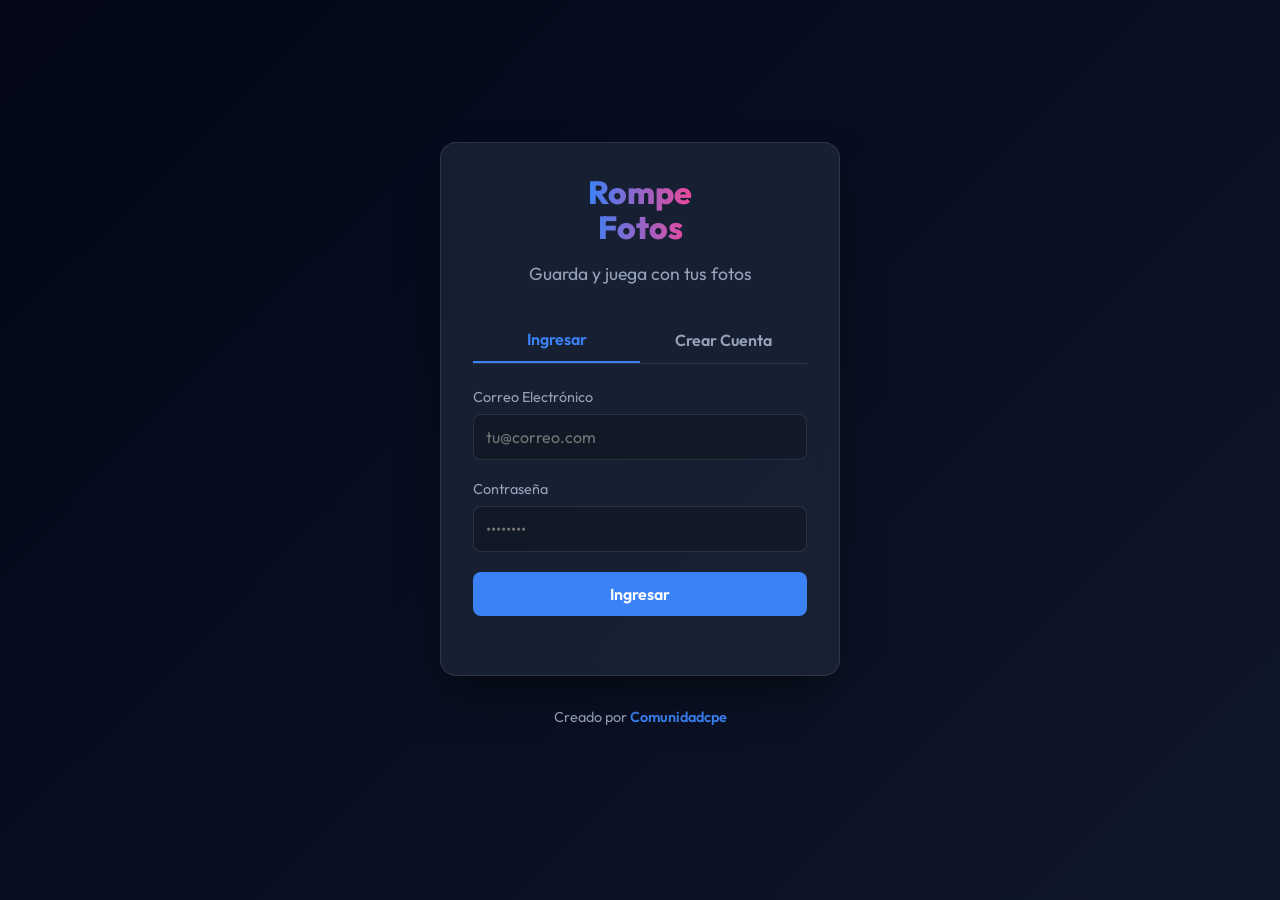
==== index.html @ 36f3f3e4 "Initial commit of Rompe Fotos PWA" ====
<!DOCTYPE html>
<html lang="es">
<head>
    <meta charset="UTF-8">
    <meta name="viewport" content="width=device-width, initial-scale=1.0, maximum-scale=1.0, user-scalable=no">
    <title>Juego de rompecabezas con tus propias fotos - Login</title>
    <meta name="description" content="Un divertido juego de rompecabezas deslizante. Sube tus fotos y juega armándolas en niveles de dificultad 4x4, 5x5 y 6x6. Guarda tu progreso y compite.">
    <meta name="keywords" content="rompecabezas, puzzle, fotos, juego, HTML5, pwa">
    <link rel="manifest" href="/manifest.json">
    <meta name="theme-color" content="#0f172a">
    <link rel="apple-touch-icon" href="/assets/icon.svg">
    <link href="https://fonts.googleapis.com/css2?family=Outfit:wght@300;400;600;800&display=swap" rel="stylesheet">
    <link rel="stylesheet" href="css/style.css">
</head>
<body class="auth-body">
    <div class="auth-container glass-panel">
        <h1 class="gradient-text" style="line-height: 1.1;">Rompe<br>Fotos</h1>
        <p class="subtitle">Guarda y juega con tus fotos</p>
        
        <div class="tabs">
            <button class="tab-btn active" data-target="login">Ingresar</button>
            <button class="tab-btn" data-target="register">Crear Cuenta</button>
        </div>

        <!-- Login Form -->
        <form id="login-form" class="auth-form active-form">
            <div class="input-group">
                <label for="login-email">Correo Electrónico</label>
                <input type="email" id="login-email" required placeholder="tu@correo.com">
            </div>
            <div class="input-group">
                <label for="login-password">Contraseña</label>
                <input type="password" id="login-password" required placeholder="••••••••">
            </div>
            <button type="submit" class="btn btn-primary w-100">Ingresar</button>
            <div id="login-error" class="error-message"></div>
        </form>

        <!-- Register Form -->
        <form id="register-form" class="auth-form">
            <div class="input-group">
                <label for="register-email">Correo Electrónico</label>
                <input type="email" id="register-email" required placeholder="tu@correo.com">
            </div>
            <div class="input-group">
                <label for="register-password">Contraseña</label>
                <input type="password" id="register-password" required placeholder="••••••••">
            </div>
            <button type="submit" class="btn btn-secondary w-100">Registrarse</button>
            <div id="register-error" class="error-message"></div>
        </form>
    </div>
    
    <footer style="text-align: center; margin-top: 2rem; padding-bottom: 2rem; color: var(--text-muted); font-size: 0.9rem;">
        Creado por <a href="https://comunidadcpe.com" target="_blank" style="color: var(--primary); text-decoration: none; font-weight: 600;">Comunidadcpe</a>
    </footer>

    <script src="js/api.js?v=2"></script>
    <script>
        if ('serviceWorker' in navigator) {
            window.addEventListener('load', () => {
                navigator.serviceWorker.register('/sw.js').catch(err => {
                    console.log('SW registration failed: ', err);
                });
            });
        }
    </script>
    <script src="js/auth.js?v=3"></script>
</body>
</html>
---- css/style.css ----
:root {
    --bg-dark: #0f172a;
    --bg-darker: #020617;
    --primary: #3b82f6;
    --primary-hover: #2563eb;
    --secondary: #ec4899;
    --secondary-hover: #db2777;
    --text-main: #f8fafc;
    --text-muted: #94a3b8;
    --glass-bg: rgba(30, 41, 59, 0.7);
    --glass-border: rgba(255, 255, 255, 0.1);
    --danger: #ef4444;
    --success: #10b981;
}

* {
    box-sizing: border-box;
    margin: 0;
    padding: 0;
}

body {
    font-family: 'Outfit', sans-serif;
    background: linear-gradient(135deg, var(--bg-darker) 0%, var(--bg-dark) 100%);
    color: var(--text-main);
    min-height: 100vh;
    display: flex;
    flex-direction: column;
}

/* Typography */
h1, h2, h3 {
    font-weight: 800;
    margin-bottom: 1rem;
}

.gradient-text {
    background: linear-gradient(to right, var(--primary), var(--secondary));
    -webkit-background-clip: text;
    -webkit-text-fill-color: transparent;
    display: inline-block;
}

.subtitle {
    color: var(--text-muted);
    font-size: 1.1rem;
    margin-bottom: 2rem;
}

/* Glassmorphism */
.glass-panel {
    background: var(--glass-bg);
    backdrop-filter: blur(12px);
    -webkit-backdrop-filter: blur(12px);
    border: 1px solid var(--glass-border);
    border-radius: 16px;
    padding: 2rem;
    box-shadow: 0 25px 50px -12px rgba(0, 0, 0, 0.5);
}

/* Buttons */
.btn {
    font-family: 'Outfit', sans-serif;
    font-weight: 600;
    font-size: 1rem;
    padding: 0.75rem 1.5rem;
    border: none;
    border-radius: 8px;
    cursor: pointer;
    transition: all 0.3s ease;
}

.btn:active {
    transform: scale(0.95);
}

.btn-primary {
    background: var(--primary);
    color: white;
}

.btn-primary:hover {
    background: var(--primary-hover);
    box-shadow: 0 0 15px rgba(59, 130, 246, 0.5);
}

.btn-secondary {
    background: var(--secondary);
    color: white;
}

.btn-secondary:hover {
    background: var(--secondary-hover);
    box-shadow: 0 0 15px rgba(236, 72, 153, 0.5);
}

.btn-outline {
    background: transparent;
    border: 1px solid var(--glass-border);
    color: var(--text-main);
}

.btn-outline:hover {
    background: rgba(255, 255, 255, 0.1);
}

.btn-sm {
    padding: 0.4rem 0.8rem;
    font-size: 0.9rem;
}

.w-100 {
    width: 100%;
}

.text-center {
    text-align: center;
}

/* Auth Page */
.auth-body {
    justify-content: center;
    align-items: center;
}

.auth-container {
    width: 90%;
    max-width: 400px;
    text-align: center;
}

.tabs {
    display: flex;
    margin-bottom: 1.5rem;
    border-bottom: 1px solid var(--glass-border);
}

.tab-btn {
    flex: 1;
    background: none;
    border: none;
    color: var(--text-muted);
    padding: 0.75rem;
    font-family: 'Outfit', sans-serif;
    font-weight: 600;
    font-size: 1rem;
    cursor: pointer;
    transition: all 0.3s;
}

.tab-btn.active {
    color: var(--primary);
    border-bottom: 2px solid var(--primary);
}

.auth-form {
    display: none;
    animation: fadeIn 0.4s ease;
}

.auth-form.active-form {
    display: block;
}

.input-group {
    margin-bottom: 1.25rem;
    text-align: left;
}

.input-group label {
    display: block;
    margin-bottom: 0.5rem;
    font-size: 0.9rem;
    color: var(--text-muted);
}

.input-group input {
    width: 100%;
    padding: 0.75rem;
    border-radius: 8px;
    border: 1px solid var(--glass-border);
    background: rgba(0, 0, 0, 0.2);
    color: white;
    font-family: 'Outfit', sans-serif;
    font-size: 1rem;
    outline: none;
    transition: border-color 0.3s;
}

.input-group input:focus {
    border-color: var(--primary);
}

.error-message {
    color: var(--danger);
    font-size: 0.85rem;
    margin-top: 0.5rem;
    min-height: 1.2rem;
}

/* Dashboard */
.navbar {
    display: flex;
    justify-content: space-between;
    align-items: center;
    padding: 1rem 5%;
    margin-bottom: 2rem;
    border-radius: 0 0 16px 16px;
    border-top: none;
    border-left: none;
    border-right: none;
}

.container {
    width: 90%;
    max-width: 800px;
    margin: 0 auto;
}

.upload-section {
    margin-bottom: 3rem;
    text-align: center;
}

.file-upload-wrapper {
    margin: 1.5rem 0;
}

.file-upload-label {
    display: inline-block;
    padding: 1rem 2rem;
    background: rgba(255,255,255,0.05);
    border: 2px dashed var(--glass-border);
    border-radius: 8px;
    cursor: pointer;
    transition: all 0.3s;
}

.file-upload-label:hover {
    background: rgba(255,255,255,0.1);
    border-color: var(--primary);
}

.gallery-grid {
    display: grid;
    grid-template-columns: repeat(auto-fill, minmax(200px, 1fr));
    gap: 1.5rem;
    margin-bottom: 3rem;
}

.gallery-item {
    background: var(--glass-bg);
    border: 1px solid var(--glass-border);
    border-radius: 12px;
    overflow: hidden;
    transition: transform 0.3s, box-shadow 0.3s;
    cursor: pointer;
}

.gallery-item:hover {
    transform: translateY(-5px);
    box-shadow: 0 10px 20px rgba(0,0,0,0.5);
    border-color: var(--primary);
}

.gallery-img-wrapper {
    width: 100%;
    padding-top: 100%; /* 1:1 Aspect Ratio */
    position: relative;
}

.gallery-img-wrapper img {
    position: absolute;
    top: 0;
    left: 0;
    width: 100%;
    height: 100%;
    object-fit: cover;
}

.gallery-info {
    padding: 1rem;
}

.gallery-info p {
    font-size: 0.85rem;
    color: var(--text-muted);
    margin-bottom: 0.2rem;
}

.gallery-info strong {
    color: var(--primary);
}

/* Game Interface */
.game-container {
    flex: 1;
    display: flex;
    flex-direction: column;
    align-items: center;
    justify-content: center;
    width: 100%;
    max-width: 600px;
    margin: 0 auto;
    padding: 1rem;
}

.level-buttons {
    display: flex;
    flex-direction: column;
    gap: 1rem;
    margin-top: 2rem;
}

@media (min-width: 480px) {
    .level-buttons {
        flex-direction: row;
        justify-content: center;
    }
}

.preview-container {
    margin-top: 2rem;
}

.preview-container img {
    max-width: 200px;
    max-height: 200px;
    border-radius: 8px;
    margin-top: 1rem;
    border: 2px solid var(--glass-border);
}

.puzzle-grid {
    display: grid;
    gap: 2px;
    background: var(--glass-border);
    padding: 4px;
    border-radius: 8px;
    box-shadow: 0 20px 40px rgba(0,0,0,0.6);
    /* Width will be set via JS */
}

.puzzle-piece {
    background-size: cover;
    background-position: center;
    cursor: pointer;
    transition: transform 0.2s, filter 0.2s;
    user-select: none;
    -webkit-user-select: none;
}

.puzzle-piece.selected {
    transform: scale(0.9);
    filter: brightness(1.2);
    box-shadow: inset 0 0 0 2px var(--primary);
    z-index: 10;
}

/* Modal */
.modal {
    display: none;
    position: fixed;
    top: 0;
    left: 0;
    width: 100%;
    height: 100%;
    background: rgba(0,0,0,0.8);
    z-index: 100;
    justify-content: center;
    align-items: center;
    backdrop-filter: blur(5px);
}

.modal.active {
    display: flex;
    animation: fadeIn 0.3s ease;
}

.modal-content {
    width: 90%;
    max-width: 400px;
}

.leaderboard-list {
    list-style: none;
    margin: 1.5rem 0;
    text-align: left;
    max-height: 200px;
    overflow-y: auto;
}

.leaderboard-list li {
    padding: 0.75rem;
    border-bottom: 1px solid var(--glass-border);
    display: flex;
    justify-content: space-between;
}

.modal-actions {
    display: flex;
    gap: 1rem;
    justify-content: center;
    margin-top: 1.5rem;
}

@keyframes fadeIn {
    from { opacity: 0; transform: translateY(-10px); }
    to { opacity: 1; transform: translateY(0); }
}

.loading-spinner {
    text-align: center;
    color: var(--text-muted);
    font-style: italic;
    grid-column: 1 / -1;
}
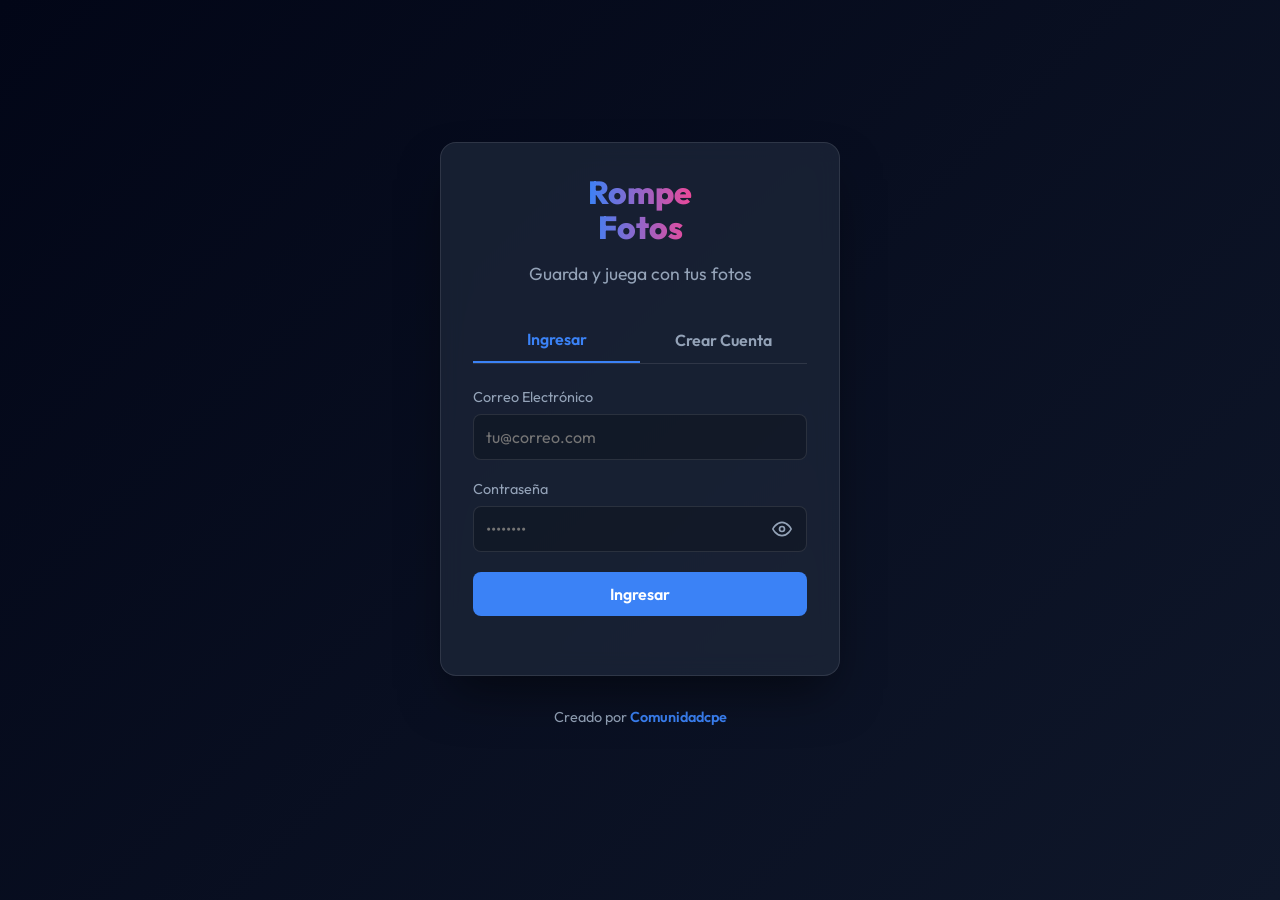
==== commit 282c026b: "Add password visibility toggle" ====
--- a/index.html
+++ b/index.html
@@ -30,7 +30,12 @@
             </div>
             <div class="input-group">
                 <label for="login-password">Contraseña</label>
-                <input type="password" id="login-password" required placeholder="••••••••">
+                <div class="password-wrapper">
+                    <input type="password" id="login-password" required placeholder="••••••••">
+                    <button type="button" class="toggle-password" data-target="login-password" aria-label="Mostrar contraseña">
+                        <svg viewBox="0 0 24 24" fill="none" stroke="currentColor" stroke-width="2" stroke-linecap="round" stroke-linejoin="round" class="eye-icon"><path d="M1 12s4-8 11-8 11 8 11 8-4 8-11 8-11-8-11-8z"></path><circle cx="12" cy="12" r="3"></circle></svg>
+                    </button>
+                </div>
             </div>
             <button type="submit" class="btn btn-primary w-100">Ingresar</button>
             <div id="login-error" class="error-message"></div>
@@ -44,7 +49,12 @@
             </div>
             <div class="input-group">
                 <label for="register-password">Contraseña</label>
-                <input type="password" id="register-password" required placeholder="••••••••">
+                <div class="password-wrapper">
+                    <input type="password" id="register-password" required placeholder="••••••••">
+                    <button type="button" class="toggle-password" data-target="register-password" aria-label="Mostrar contraseña">
+                        <svg viewBox="0 0 24 24" fill="none" stroke="currentColor" stroke-width="2" stroke-linecap="round" stroke-linejoin="round" class="eye-icon"><path d="M1 12s4-8 11-8 11 8 11 8-4 8-11 8-11-8-11-8z"></path><circle cx="12" cy="12" r="3"></circle></svg>
+                    </button>
+                </div>
             </div>
             <button type="submit" class="btn btn-secondary w-100">Registrarse</button>
             <div id="register-error" class="error-message"></div>
--- a/css/style.css
+++ b/css/style.css
@@ -191,6 +191,39 @@
     border-color: var(--primary);
 }
 
+.password-wrapper {
+    position: relative;
+    display: flex;
+    align-items: center;
+}
+
+.password-wrapper input {
+    padding-right: 40px; /* Space for the icon */
+}
+
+.toggle-password {
+    position: absolute;
+    right: 10px;
+    background: none;
+    border: none;
+    color: var(--text-muted);
+    cursor: pointer;
+    padding: 5px;
+    display: flex;
+    align-items: center;
+    justify-content: center;
+    transition: color 0.2s;
+}
+
+.toggle-password:hover {
+    color: var(--text-main);
+}
+
+.eye-icon {
+    width: 20px;
+    height: 20px;
+}
+
 .error-message {
     color: var(--danger);
     font-size: 0.85rem;
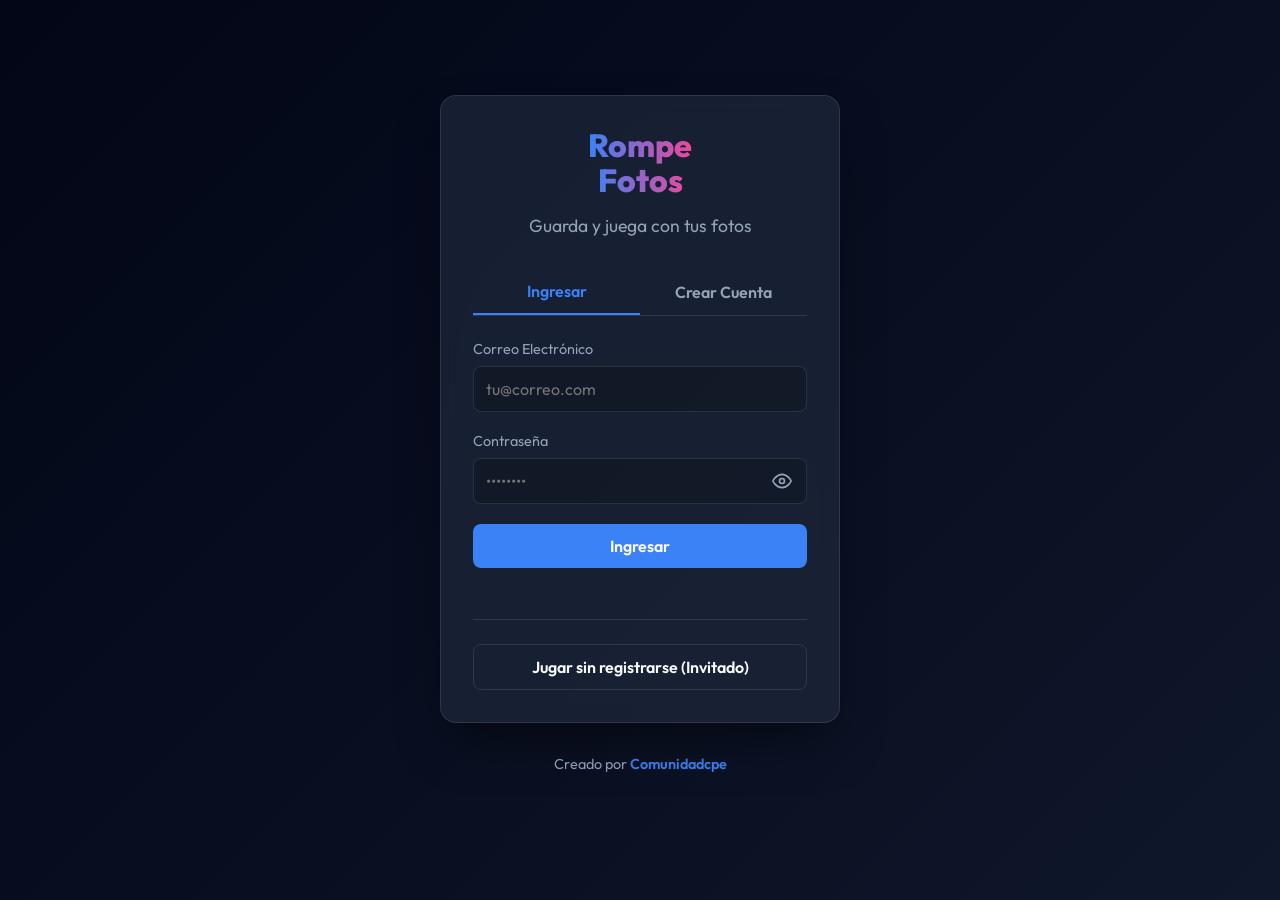
==== commit 1ad900ab: "Implement Guest Mode" ====
--- a/index.html
+++ b/index.html
@@ -59,6 +59,10 @@
             <button type="submit" class="btn btn-secondary w-100">Registrarse</button>
             <div id="register-error" class="error-message"></div>
         </form>
+
+        <div style="margin-top: 1.5rem; border-top: 1px solid var(--glass-border); padding-top: 1.5rem;">
+            <button id="guest-btn" type="button" class="btn btn-outline w-100">Jugar sin registrarse (Invitado)</button>
+        </div>
     </div>
     
     <footer style="text-align: center; margin-top: 2rem; padding-bottom: 2rem; color: var(--text-muted); font-size: 0.9rem;">
--- a/css/style.css
+++ b/css/style.css
@@ -398,21 +398,23 @@
     left: 0;
     width: 100%;
     height: 100%;
-    background: rgba(0,0,0,0.8);
+    background: rgba(0,0,0,0.4);
     z-index: 100;
     justify-content: center;
-    align-items: center;
-    backdrop-filter: blur(5px);
+    align-items: flex-end;
+    padding-bottom: 20px;
 }
 
 .modal.active {
     display: flex;
-    animation: fadeIn 0.3s ease;
+    animation: slideUp 0.3s ease;
 }
 
 .modal-content {
     width: 90%;
     max-width: 400px;
+    max-height: 50vh;
+    overflow-y: auto;
 }
 
 .leaderboard-list {
@@ -437,8 +439,8 @@
     margin-top: 1.5rem;
 }
 
-@keyframes fadeIn {
-    from { opacity: 0; transform: translateY(-10px); }
+@keyframes slideUp {
+    from { opacity: 0; transform: translateY(50px); }
     to { opacity: 1; transform: translateY(0); }
 }
 
